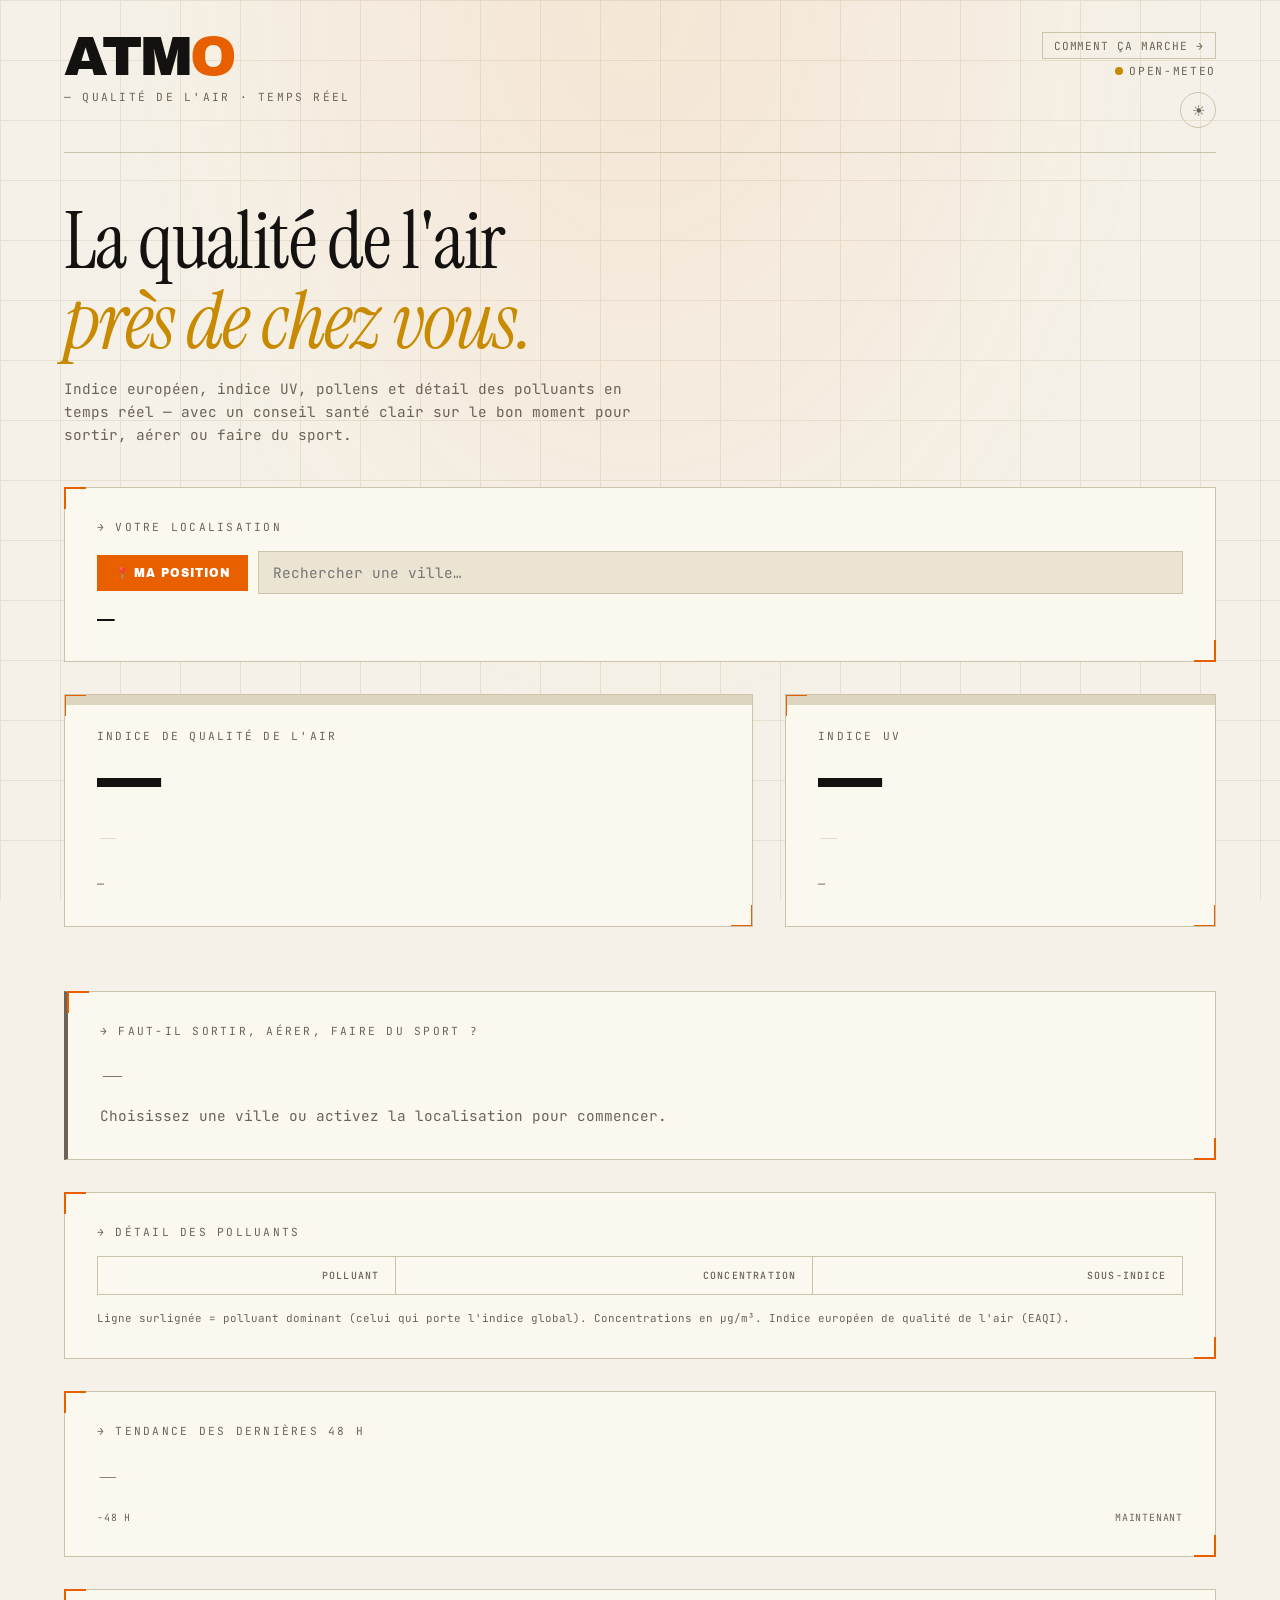
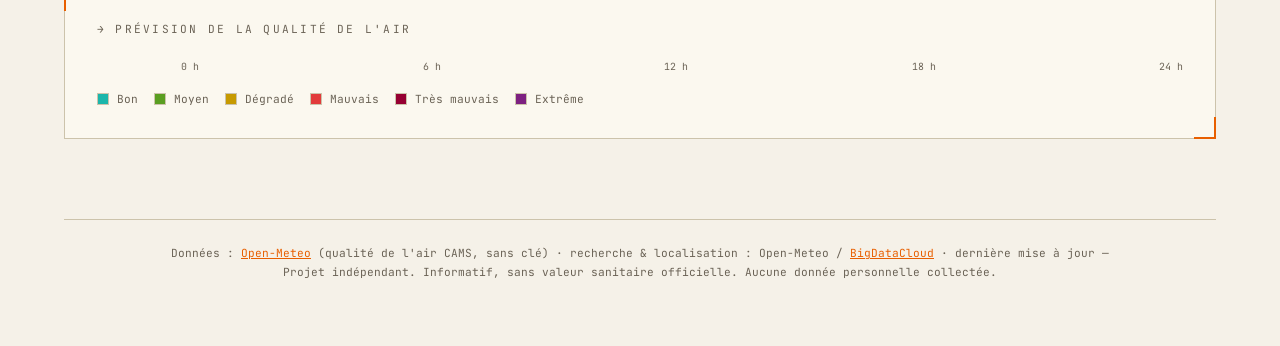
==== index.html @ 40d309b6 "Add ATMO air-quality tool (AQI, UV, pollutants, pollen, trend, forecast)" ====
<!DOCTYPE html>
<html lang="fr">
<head>
    <meta charset="UTF-8">
    <meta name="viewport" content="width=device-width, initial-scale=1.0">
    <title>ATMO — Qualité de l'air, UV & pollen près de chez vous</title>
    <meta name="description" content="La qualité de l'air en temps réel près de chez vous : indice européen, indice UV, pollens, détail des polluants (PM2.5, NO₂, O₃…) et prévision sur 3 jours. Gratuit, sans pub, sans compte.">
    <meta name="theme-color" content="#0d0d0d" media="(prefers-color-scheme: dark)">
    <meta name="theme-color" content="#f5f1e8" media="(prefers-color-scheme: light)">

    <meta property="og:type" content="website">
    <meta property="og:title" content="ATMO — Qualité de l'air près de chez vous">
    <meta property="og:description" content="Indice de qualité de l'air, UV et pollens en temps réel, avec conseils santé.">
    <meta property="og:image" content="og-image.svg">

    <link rel="icon" href="favicon.svg" type="image/svg+xml">
    <link rel="apple-touch-icon" href="favicon.svg">
    <link rel="manifest" href="manifest.webmanifest">

    <!-- Applique le thème enregistré avant le premier rendu (évite le flash). -->
    <script>(function(){try{var t=localStorage.getItem('atmo-theme')||(matchMedia('(prefers-color-scheme: light)').matches?'light':'dark');if(t==='light')document.documentElement.setAttribute('data-theme','light');}catch(e){}})();</script>

    <link rel="preconnect" href="https://fonts.googleapis.com">
    <link rel="preconnect" href="https://fonts.gstatic.com" crossorigin>
    <link href="https://fonts.googleapis.com/css2?family=Archivo+Black&family=Instrument+Serif:ital@0;1&family=JetBrains+Mono:wght@400;500&display=swap" rel="stylesheet">
    <link rel="stylesheet" href="style.css">
</head>
<body>
    <div class="container">
        <header>
            <div>
                <div class="logo">ATM<span>O</span></div>
                <div class="tagline">— Qualité de l'air · Temps réel</div>
            </div>
            <div class="meta">
                <div class="meta-right">
                    <a class="nav-link" href="comment-ca-marche.html">Comment ça marche →</a>
                    <div id="status" data-state="cache"><span class="pulse" aria-hidden="true"></span>Open-Meteo</div>
                    <button id="themeToggle" class="theme-toggle" aria-label="Changer de thème" title="Changer de thème">
                        <span id="themeIcon" aria-hidden="true">☾</span>
                    </button>
                </div>
            </div>
        </header>

        <section class="hero">
            <h1>La qualité de l'air<br /><em>près de chez vous.</em></h1>
            <p>Indice européen, indice UV, pollens et détail des polluants en temps réel — avec un conseil santé clair sur le bon moment pour sortir, aérer ou faire du sport.</p>
        </section>

        <!-- 0 · Localisation -->
        <section class="card location-card" aria-label="Localisation">
            <div class="section-head">→ Votre localisation</div>
            <div class="loc-controls">
                <button id="geo-btn" class="geo-btn" type="button">📍 Ma position</button>
                <div class="search-wrap">
                    <input id="search-input" class="search-input" type="text" placeholder="Rechercher une ville…" autocomplete="off" aria-label="Rechercher une ville">
                    <ul id="search-results" class="search-results" role="listbox" hidden></ul>
                </div>
                <button id="share-btn" class="share-btn" type="button" hidden>🔗 Partager</button>
            </div>
            <div class="place">
                <span class="place-name" id="place-name">—</span>
                <span class="place-sub" id="place-sub"></span>
            </div>
        </section>

        <!-- 1 · Statut : AQI & UV -->
        <section class="status-grid" aria-label="Indices du moment">
            <div class="card index-card aqi-card" id="aqi-card" data-band="inconnu">
                <div class="index-band" aria-hidden="true"></div>
                <div class="index-label">Indice de qualité de l'air</div>
                <div class="index-value" id="aqi-value">—</div>
                <div class="index-grade" id="aqi-grade">—</div>
                <div class="index-foot" id="aqi-dominant">—</div>
            </div>

            <div class="card index-card uv-card" id="uv-card" data-level="inconnu">
                <div class="index-band" aria-hidden="true"></div>
                <div class="index-label">Indice UV</div>
                <div class="index-value" id="uv-value">—</div>
                <div class="index-grade" id="uv-grade">—</div>
                <div class="index-foot" id="uv-peak">—</div>
            </div>
        </section>

        <!-- 1b · Conditions météo & vent -->
        <section class="card" id="weather-card" hidden>
            <div class="section-head">→ Conditions & dispersion du vent</div>
            <div class="wx-grid">
                <div class="wx-cell"><div class="wx-lbl">Température</div><div class="wx-val" id="wx-temp">—</div></div>
                <div class="wx-cell"><div class="wx-lbl">Ressenti</div><div class="wx-val" id="wx-feels">—</div></div>
                <div class="wx-cell"><div class="wx-lbl">Humidité</div><div class="wx-val" id="wx-hum">—</div></div>
                <div class="wx-cell"><div class="wx-lbl">Vent</div><div class="wx-val" id="wx-wind">—</div></div>
            </div>
            <p class="wx-note" id="wx-note">—</p>
        </section>

        <!-- 2 · Conseil santé -->
        <section class="card advice-card" id="advice-card" data-level="neutre" aria-live="polite">
            <div class="section-head">→ Faut-il sortir, aérer, faire du sport ?</div>
            <div class="advice-title" id="advice-title">—</div>
            <p class="advice-detail" id="advice-detail">Choisissez une ville ou activez la localisation pour commencer.</p>
            <span class="advice-uv" id="advice-uv" hidden></span>
        </section>

        <!-- 3 · Détail des polluants -->
        <section class="card">
            <div class="section-head">→ Détail des polluants</div>
            <table class="poll-table">
                <thead>
                    <tr>
                        <th scope="col">Polluant</th>
                        <th scope="col">Concentration</th>
                        <th scope="col" class="col-band">Sous-indice</th>
                    </tr>
                </thead>
                <tbody id="poll-body"></tbody>
            </table>
            <p class="poll-foot">
                Ligne surlignée = polluant dominant (celui qui porte l'indice global). Concentrations en µg/m³.
                Indice européen de qualité de l'air (EAQI).
            </p>
        </section>

        <!-- 4 · Pollens -->
        <section class="card" id="pollen-card" hidden>
            <div class="section-head">→ Risque pollen aujourd'hui</div>
            <div class="pollen-list" id="pollen-list"></div>
            <p class="poll-foot">Seuils indicatifs (grains/m³). Données pollen disponibles en Europe, en saison.</p>
        </section>

        <!-- 4b · Tendance passée 48 h -->
        <section class="card" id="history-card">
            <div class="section-head">→ Tendance des dernières 48 h</div>
            <div class="history-head">
                <span class="history-verdict" id="history-verdict" data-trend="flat">—</span>
            </div>
            <div class="spark-wrap" id="history-spark" aria-label="Évolution de l'indice de qualité de l'air sur 48 heures"></div>
            <div class="spark-axis"><span id="hist-start">−48 h</span><span>maintenant</span></div>
        </section>

        <!-- 5 · Prévision -->
        <section class="card">
            <div class="section-head">→ Prévision de la qualité de l'air</div>
            <div class="forecast" id="forecast" role="img" aria-label="Prévision horaire de l'indice de qualité de l'air"></div>
            <div class="fc-axis"><span>0 h</span><span>6 h</span><span>12 h</span><span>18 h</span><span>24 h</span></div>
            <div class="cal-legend">
                <span><span class="swatch" data-band="good" aria-hidden="true"></span>Bon</span>
                <span><span class="swatch" data-band="fair" aria-hidden="true"></span>Moyen</span>
                <span><span class="swatch" data-band="moderate" aria-hidden="true"></span>Dégradé</span>
                <span><span class="swatch" data-band="poor" aria-hidden="true"></span>Mauvais</span>
                <span><span class="swatch" data-band="verypoor" aria-hidden="true"></span>Très mauvais</span>
                <span><span class="swatch" data-band="extreme" aria-hidden="true"></span>Extrême</span>
            </div>
        </section>

        <footer>
            Données : <a href="https://open-meteo.com" target="_blank" rel="noopener">Open-Meteo</a> (qualité de l'air CAMS, sans clé) ·
            recherche & localisation : Open-Meteo / <a href="https://www.bigdatacloud.com" target="_blank" rel="noopener">BigDataCloud</a> ·
            dernière mise à jour <span id="updated">—</span><br>
            Projet indépendant. Informatif, sans valeur sanitaire officielle. Aucune donnée personnelle collectée.
        </footer>
    </div>

    <script type="module" src="app.js"></script>
</body>
</html>
---- style.css ----
/* ===========================================================================
   ATMO — système de design partagé avec Octane, Pantone & Tempo (brutaliste)
   =========================================================================== */
:root {
  --bg: #0d0d0d;
  --bg-soft: #161616;
  --bg-card: #1a1a1a;
  --ink: #f5f1e8;
  --ink-dim: #8a8278;
  --accent: #ff6b00;
  --accent-soft: #ffb800;
  --grid: #222;
  --border: #2a2a2a;
  --grid-opacity: 0.35;
  --glow-opacity: 0.12;

  /* Couleurs-données — indice européen de qualité de l'air (palette EAQI).
     L'accent orange reste la couleur de marque ; celles-ci ne servent qu'aux données. */
  --aqi-good: #50f0e6;
  --aqi-fair: #84ce4f;
  --aqi-moderate: #f7d100;
  --aqi-poor: #ff5050;
  --aqi-verypoor: #960032;
  --aqi-extreme: #7d2181;
  --aqi-inconnu: #33312c;

  /* Couleurs-données — échelle de niveau (UV & pollens) */
  --lvl-low: #3ea72d;
  --lvl-mod: #f7d100;
  --lvl-high: #f18b00;
  --lvl-vhigh: #e8401f;
  --lvl-ext: #9b51e0;
  --lvl-inconnu: #33312c;

  --vert: #4ade80; /* feu vert / live */
}

:root[data-theme="light"] {
  --bg: #f5f1e8;
  --bg-soft: #ebe4d2;
  --bg-card: #fbf8ef;
  --ink: #141210;
  --ink-dim: #6b6356;
  --accent: #e85f00;
  --accent-soft: #c88a00;
  --grid: #d9d1bc;
  --border: #ccc3ab;
  --grid-opacity: 0.55;
  --glow-opacity: 0.08;

  --aqi-good: #1bb6ab;
  --aqi-fair: #5a9e21;
  --aqi-moderate: #c79a00;
  --aqi-poor: #e23b3b;
  --aqi-verypoor: #960032;
  --aqi-extreme: #7d2181;
  --aqi-inconnu: #ddd5c0;

  --lvl-low: #2f8a1f;
  --lvl-mod: #c79a00;
  --lvl-high: #d97300;
  --lvl-vhigh: #d12e10;
  --lvl-ext: #7e36c4;
  --lvl-inconnu: #ddd5c0;

  --vert: #16a34a;
}

html, body { transition: background-color 0.25s ease, color 0.25s ease; }
* { box-sizing: border-box; margin: 0; padding: 0; }

html, body {
  background: var(--bg);
  color: var(--ink);
  font-family: 'JetBrains Mono', monospace;
  min-height: 100vh;
  overflow-x: hidden;
}

body::before {
  content: '';
  position: fixed;
  inset: 0;
  background-image:
    linear-gradient(var(--grid) 1px, transparent 1px),
    linear-gradient(90deg, var(--grid) 1px, transparent 1px);
  background-size: 60px 60px;
  opacity: var(--grid-opacity);
  pointer-events: none;
  z-index: 0;
}

body::after {
  content: '';
  position: fixed;
  inset: 0;
  background: radial-gradient(ellipse at top, rgba(255,107,0, var(--glow-opacity)), transparent 60%);
  pointer-events: none;
  z-index: 0;
}

.container {
  position: relative;
  z-index: 1;
  max-width: 1200px;
  margin: 0 auto;
  padding: 2rem 1.5rem 4rem;
  display: flex;
  flex-direction: column;
}

/* ---- Header (partagé) ---- */
header {
  display: flex;
  justify-content: space-between;
  align-items: flex-start;
  margin-bottom: 3rem;
  padding-bottom: 1.5rem;
  border-bottom: 1px solid var(--border);
}

.logo {
  font-family: 'Archivo Black', sans-serif;
  font-size: clamp(2rem, 6vw, 3.5rem);
  letter-spacing: -0.04em;
  line-height: 0.9;
  color: var(--ink);
  text-decoration: none;
  display: inline-block;
}
.logo span { color: var(--accent); }

.tagline {
  font-size: 0.7rem;
  text-transform: uppercase;
  letter-spacing: 0.2em;
  color: var(--ink-dim);
  margin-top: 0.5rem;
}

.meta {
  text-align: right;
  font-size: 0.7rem;
  color: var(--ink-dim);
  letter-spacing: 0.15em;
  text-transform: uppercase;
}
.meta-right {
  display: flex;
  flex-direction: column;
  align-items: flex-end;
  gap: 0.3rem;
}
.meta .pulse {
  display: inline-block;
  width: 8px; height: 8px;
  border-radius: 50%;
  background: var(--vert);
  margin-right: 0.4rem;
  animation: pulse 2s infinite;
}
#status[data-state="cache"] .pulse { background: var(--accent-soft); }
#status[data-state="error"] .pulse { background: var(--aqi-poor); animation: none; }

@keyframes pulse { 0%, 100% { opacity: 1; } 50% { opacity: 0.3; } }

.theme-toggle {
  background: none;
  border: 1px solid var(--border);
  color: var(--ink-dim);
  width: 36px; height: 36px;
  border-radius: 50%;
  cursor: pointer;
  display: inline-flex;
  align-items: center;
  justify-content: center;
  font-size: 0.95rem;
  line-height: 1;
  transition: border-color 0.2s, color 0.2s, transform 0.2s;
  margin-top: 0.6rem;
}
.theme-toggle:hover { border-color: var(--accent); color: var(--accent); transform: rotate(15deg); }

.nav-link {
  font-family: 'JetBrains Mono', monospace;
  font-size: 0.7rem;
  letter-spacing: 0.08em;
  text-transform: uppercase;
  color: var(--ink-dim);
  text-decoration: none;
  border: 1px solid var(--border);
  padding: 0.35rem 0.7rem;
  transition: color 0.2s, border-color 0.2s, background 0.2s;
  white-space: nowrap;
}
.nav-link:hover { color: var(--accent); border-color: var(--accent); }

/* ---- Hero (partagé) ---- */
.hero { margin-bottom: 2.5rem; }
.hero h1 {
  font-family: 'Instrument Serif', serif;
  font-size: clamp(2.5rem, 7vw, 5rem);
  line-height: 1;
  font-weight: 400;
  letter-spacing: -0.02em;
  margin-bottom: 1rem;
}
.hero h1 em { font-style: italic; color: var(--accent-soft); }
.hero p { color: var(--ink-dim); max-width: 580px; font-size: 0.9rem; line-height: 1.6; }

/* ---- Cards (partagé, avec équerres d'angle) ---- */
.card {
  background: var(--bg-card);
  border: 1px solid var(--border);
  padding: 2rem;
  margin-bottom: 2rem;
  position: relative;
}
.card::before {
  content: '';
  position: absolute;
  top: -1px; left: -1px;
  width: 20px; height: 20px;
  border-top: 2px solid var(--accent);
  border-left: 2px solid var(--accent);
}
.card::after {
  content: '';
  position: absolute;
  bottom: -1px; right: -1px;
  width: 20px; height: 20px;
  border-bottom: 2px solid var(--accent);
  border-right: 2px solid var(--accent);
}

.section-head {
  font-size: 0.7rem;
  text-transform: uppercase;
  letter-spacing: 0.2em;
  color: var(--ink-dim);
  margin-bottom: 1.1rem;
}

/* Pastille de couleur réutilisable (AQI / niveau) */
.swatch {
  display: inline-block;
  width: 12px; height: 12px;
  margin-right: 0.5rem;
  border: 1px solid var(--border);
  vertical-align: -1px;
}
[data-band="good"]     { --c: var(--aqi-good); }
[data-band="fair"]     { --c: var(--aqi-fair); }
[data-band="moderate"] { --c: var(--aqi-moderate); }
[data-band="poor"]     { --c: var(--aqi-poor); }
[data-band="verypoor"] { --c: var(--aqi-verypoor); }
[data-band="extreme"]  { --c: var(--aqi-extreme); }
[data-band="inconnu"]  { --c: var(--aqi-inconnu); }
.swatch { background: var(--c, var(--aqi-inconnu)); }

[data-level="low"]     { --c: var(--lvl-low); }
[data-level="mod"]     { --c: var(--lvl-mod); }
[data-level="high"]    { --c: var(--lvl-high); }
[data-level="vhigh"]   { --c: var(--lvl-vhigh); }
[data-level="ext"]     { --c: var(--lvl-ext); }
[data-level="inconnu"] { --c: var(--lvl-inconnu); }

/* ===========================================================================
   LOCALISATION
   =========================================================================== */
.location-card { margin-bottom: 2rem; }
.loc-controls {
  display: flex;
  flex-wrap: wrap;
  gap: 0.6rem;
  align-items: center;
}
.geo-btn {
  background: var(--accent);
  color: #fff;
  border: none;
  font-family: 'Archivo Black', sans-serif;
  font-size: 0.72rem;
  letter-spacing: 0.08em;
  text-transform: uppercase;
  padding: 0.7rem 1.1rem;
  cursor: pointer;
  transition: transform 0.15s, background 0.15s;
  white-space: nowrap;
}
.geo-btn:hover { background: var(--accent-soft); transform: translateX(2px); }
.geo-btn:disabled { opacity: 0.5; cursor: default; transform: none; }

.search-wrap { position: relative; flex: 1; min-width: 220px; }
.search-input {
  width: 100%;
  background: var(--bg-soft);
  border: 1px solid var(--border);
  color: var(--ink);
  font-family: 'JetBrains Mono', monospace;
  font-size: 0.9rem;
  padding: 0.7rem 0.9rem;
}
.search-input:focus { outline: 2px solid var(--accent); outline-offset: 1px; }
.search-results {
  position: absolute;
  z-index: 5;
  left: 0; right: 0;
  margin-top: 2px;
  background: var(--bg-card);
  border: 1px solid var(--border);
  max-height: 260px;
  overflow-y: auto;
}
.search-results li {
  list-style: none;
  padding: 0.6rem 0.9rem;
  font-size: 0.82rem;
  cursor: pointer;
  border-bottom: 1px solid var(--border);
}
.search-results li:last-child { border-bottom: none; }
.search-results li:hover,
.search-results li[aria-selected="true"] { background: var(--bg-soft); color: var(--accent); }
.search-results .sr-sub { color: var(--ink-dim); font-size: 0.72rem; }

.share-btn {
  background: var(--bg-soft);
  border: 1px solid var(--border);
  color: var(--ink-dim);
  font-family: 'JetBrains Mono', monospace;
  font-size: 0.72rem;
  letter-spacing: 0.06em;
  text-transform: uppercase;
  padding: 0.7rem 0.9rem;
  cursor: pointer;
  transition: color 0.15s, border-color 0.15s;
  white-space: nowrap;
}
.share-btn:hover { color: var(--accent); border-color: var(--accent); }

.place {
  margin-top: 1rem;
  display: flex;
  align-items: baseline;
  gap: 0.6rem;
  flex-wrap: wrap;
}
.place-name { font-family: 'Archivo Black', sans-serif; font-size: 1.1rem; letter-spacing: -0.02em; }
.place-sub { color: var(--ink-dim); font-size: 0.72rem; text-transform: uppercase; letter-spacing: 0.1em; }

/* ===========================================================================
   STATUT — AQI & UV
   =========================================================================== */
.status-grid {
  display: grid;
  grid-template-columns: 1.6fr 1fr;
  gap: 2rem;
  margin-bottom: 2rem;
}

.index-card {
  position: relative;
  overflow: hidden;
  display: flex;
  flex-direction: column;
}
.index-card .index-band {
  height: 10px;
  margin: -2rem -2rem 1.5rem;
  background: var(--c, var(--aqi-inconnu));
}
.index-label {
  font-size: 0.7rem;
  text-transform: uppercase;
  letter-spacing: 0.2em;
  color: var(--ink-dim);
  margin-bottom: 0.4rem;
}
.index-value {
  font-family: 'Archivo Black', sans-serif;
  font-size: clamp(2.4rem, 8vw, 4rem);
  line-height: 0.9;
  letter-spacing: -0.03em;
  font-variant-numeric: tabular-nums;
}
.index-value .unit {
  font-size: 0.28em;
  color: var(--ink-dim);
  margin-left: 0.3em;
  letter-spacing: 0;
}
.index-grade {
  margin-top: 0.6rem;
  font-family: 'Instrument Serif', serif;
  font-size: clamp(1.3rem, 4vw, 1.9rem);
  color: var(--c, var(--ink));
}
.index-foot {
  margin-top: auto;
  padding-top: 1.25rem;
  font-size: 0.74rem;
  color: var(--ink-dim);
  line-height: 1.5;
}
.index-foot b { color: var(--ink); }

.uv-card .index-band { background: var(--c, var(--lvl-inconnu)); }

/* ===========================================================================
   MÉTÉO & VENT
   =========================================================================== */
.wx-grid {
  display: grid;
  grid-template-columns: repeat(4, 1fr);
  gap: 1px;
  background: var(--border);
  border: 1px solid var(--border);
}
.wx-cell { background: var(--bg-soft); padding: 1.1rem 1rem; }
.wx-lbl {
  font-size: 0.6rem;
  text-transform: uppercase;
  letter-spacing: 0.12em;
  color: var(--ink-dim);
  margin-bottom: 0.45rem;
}
.wx-val {
  font-family: 'Archivo Black', sans-serif;
  font-size: clamp(1.1rem, 3vw, 1.5rem);
  letter-spacing: -0.02em;
  font-variant-numeric: tabular-nums;
}
.wx-val .wind-arrow { color: var(--accent); display: inline-block; margin-left: 0.15em; }
.wx-note { margin-top: 1rem; font-size: 0.8rem; color: var(--ink-dim); line-height: 1.5; }

/* ===========================================================================
   TENDANCE 48 h (sparkline)
   =========================================================================== */
.history-head { margin-bottom: 1rem; }
.history-verdict {
  display: inline-flex;
  align-items: center;
  gap: 0.5rem;
  font-family: 'Instrument Serif', serif;
  font-size: clamp(1.3rem, 4vw, 1.9rem);
  color: var(--tc, var(--ink));
}
.history-verdict[data-trend="down"] { --tc: var(--vert); }
.history-verdict[data-trend="up"]   { --tc: var(--aqi-poor); }
.history-verdict[data-trend="flat"] { --tc: var(--ink-dim); }
.history-verdict .arrow {
  font-family: 'Archivo Black', sans-serif;
  font-size: 1.1em;
  line-height: 1;
}

.spark-wrap { width: 100%; }
.spark { width: 100%; height: 72px; display: block; }
.spark-bar { stroke: none; }
.spark-bar[data-band="good"]     { fill: var(--aqi-good); }
.spark-bar[data-band="fair"]     { fill: var(--aqi-fair); }
.spark-bar[data-band="moderate"] { fill: var(--aqi-moderate); }
.spark-bar[data-band="poor"]     { fill: var(--aqi-poor); }
.spark-bar[data-band="verypoor"] { fill: var(--aqi-verypoor); }
.spark-bar[data-band="extreme"]  { fill: var(--aqi-extreme); }
.spark-bar[data-band="inconnu"]  { fill: var(--aqi-inconnu); }
.spark-now { fill: none; stroke: var(--accent); stroke-width: 2; }
.spark-axis {
  display: flex;
  justify-content: space-between;
  margin-top: 0.5rem;
  font-size: 0.62rem;
  text-transform: uppercase;
  letter-spacing: 0.08em;
  color: var(--ink-dim);
}

/* ===========================================================================
   CONSEIL SANTÉ
   =========================================================================== */
.advice-card { border-left: 4px solid var(--lv, var(--ink-dim)); }
.advice-card[data-level="bon"]    { --lv: var(--vert); }
.advice-card[data-level="moyen"]  { --lv: var(--accent-soft); }
.advice-card[data-level="danger"] { --lv: var(--aqi-poor); }
.advice-card[data-level="neutre"] { --lv: var(--ink-dim); }

.advice-title {
  font-family: 'Instrument Serif', serif;
  font-weight: 400;
  font-size: clamp(1.5rem, 4vw, 2.2rem);
  line-height: 1.1;
  margin-bottom: 0.6rem;
  color: var(--lv, var(--ink));
}
.advice-detail { color: var(--ink-dim); font-size: 0.9rem; line-height: 1.6; max-width: 620px; }
.advice-uv {
  margin-top: 1.25rem;
  display: inline-block;
  font-size: 0.7rem;
  letter-spacing: 0.05em;
  text-transform: uppercase;
  color: var(--ink);
  border: 1px solid var(--border);
  background: var(--bg-soft);
  padding: 0.45rem 0.8rem;
}

/* ===========================================================================
   DÉTAIL DES POLLUANTS (table)
   =========================================================================== */
.poll-table {
  width: 100%;
  border-collapse: collapse;
  font-variant-numeric: tabular-nums;
}
.poll-table th, .poll-table td {
  border: 1px solid var(--border);
  padding: 0.75rem 1rem;
  text-align: right;
  font-size: 0.9rem;
}
.poll-table thead th {
  font-size: 0.62rem;
  text-transform: uppercase;
  letter-spacing: 0.12em;
  color: var(--ink-dim);
  font-weight: 500;
}
.poll-table tbody th {
  text-align: left;
  font-weight: 500;
  color: var(--ink);
}
.poll-table tbody th .sub { color: var(--ink-dim); font-weight: 400; font-size: 0.74rem; display: block; }
.poll-table td.col-band { text-align: left; }
.poll-table tr.is-dominant td, .poll-table tr.is-dominant th {
  background: var(--bg-soft);
}
.poll-table tr.is-dominant th { box-shadow: inset 3px 0 0 var(--accent); }
.poll-foot {
  margin-top: 0.9rem;
  font-size: 0.68rem;
  color: var(--ink-dim);
  line-height: 1.5;
}

.band-tag {
  display: inline-flex;
  align-items: center;
  font-size: 0.72rem;
}

/* ===========================================================================
   POLLENS (barres)
   =========================================================================== */
.pollen-list { display: flex; flex-direction: column; gap: 1.2rem; }
.pollen-row .pollen-head {
  display: flex;
  justify-content: space-between;
  align-items: baseline;
  margin-bottom: 0.5rem;
}
.pollen-name { font-size: 0.85rem; }
.pollen-level { font-size: 0.72rem; color: var(--c, var(--ink-dim)); text-transform: uppercase; letter-spacing: 0.06em; }
.pollen-bar {
  height: 10px;
  background: var(--bg-soft);
  border: 1px solid var(--border);
  overflow: hidden;
}
.pollen-bar span { display: block; height: 100%; background: var(--c, var(--lvl-low)); transition: width 0.4s ease; }
.pollen-count { margin-top: 0.3rem; font-size: 0.66rem; color: var(--ink-dim); }

/* ===========================================================================
   PRÉVISION 72 h (heatmap horaire)
   =========================================================================== */
.forecast { display: flex; flex-direction: column; gap: 0.5rem; }
.fc-row { display: flex; align-items: center; gap: 0.75rem; }
.fc-day {
  width: 4.5rem;
  flex-shrink: 0;
  font-size: 0.68rem;
  text-transform: uppercase;
  letter-spacing: 0.08em;
  color: var(--ink-dim);
}
.fc-hours { display: grid; grid-template-columns: repeat(24, 1fr); gap: 2px; flex: 1; min-width: 0; }
.fc-cell {
  aspect-ratio: 1;
  min-width: 6px;
  background: var(--c, var(--aqi-inconnu));
  border-radius: 1px;
}
.fc-cell.is-now { box-shadow: 0 0 0 2px var(--accent); }
.fc-axis { display: flex; justify-content: space-between; margin-left: 5.25rem; margin-top: 0.4rem; font-size: 0.62rem; color: var(--ink-dim); }

.cal-legend {
  display: flex;
  flex-wrap: wrap;
  gap: 1rem;
  margin-top: 1.2rem;
  font-size: 0.7rem;
  color: var(--ink-dim);
}
.cal-legend span { display: inline-flex; align-items: center; }

/* ===========================================================================
   FOOTER + utils (partagés)
   =========================================================================== */
footer {
  margin-top: 3rem;
  text-align: center;
  font-size: 0.7rem;
  color: var(--ink-dim);
  border-top: 1px solid var(--border);
  padding-top: 1.5rem;
  line-height: 1.7;
}
footer a { color: var(--accent); }

[hidden] { display: none !important; }
.visually-hidden {
  position: absolute;
  width: 1px; height: 1px;
  padding: 0; margin: -1px;
  overflow: hidden;
  clip: rect(0 0 0 0);
  white-space: nowrap;
  border: 0;
}

/* ===========================================================================
   RESPONSIVE
   =========================================================================== */
@media (max-width: 900px) {
  .container { padding: 1.5rem 1.25rem 3rem; }
  header { margin-bottom: 2rem; }
  .hero { margin-bottom: 1.75rem; }
  .status-grid { grid-template-columns: 1fr; }
}

@media (max-width: 560px) {
  .container { padding: 1.25rem 1rem 2.5rem; }
  header { margin-bottom: 1.5rem; padding-bottom: 1rem; }
  .tagline { font-size: 0.6rem; letter-spacing: 0.15em; }
  .hero { margin-bottom: 1.5rem; }
  .hero p { font-size: 0.82rem; }
  .card { padding: 1.25rem; }
  .index-card .index-band { margin: -1.25rem -1.25rem 1.25rem; }
  .poll-table th, .poll-table td { padding: 0.6rem 0.5rem; font-size: 0.8rem; }
  .fc-day { width: 3rem; font-size: 0.6rem; }
  .fc-axis { margin-left: 3.75rem; }
  .loc-controls { flex-direction: column; align-items: stretch; }
  .geo-btn { width: 100%; }
  .wx-grid { grid-template-columns: 1fr 1fr; }
}
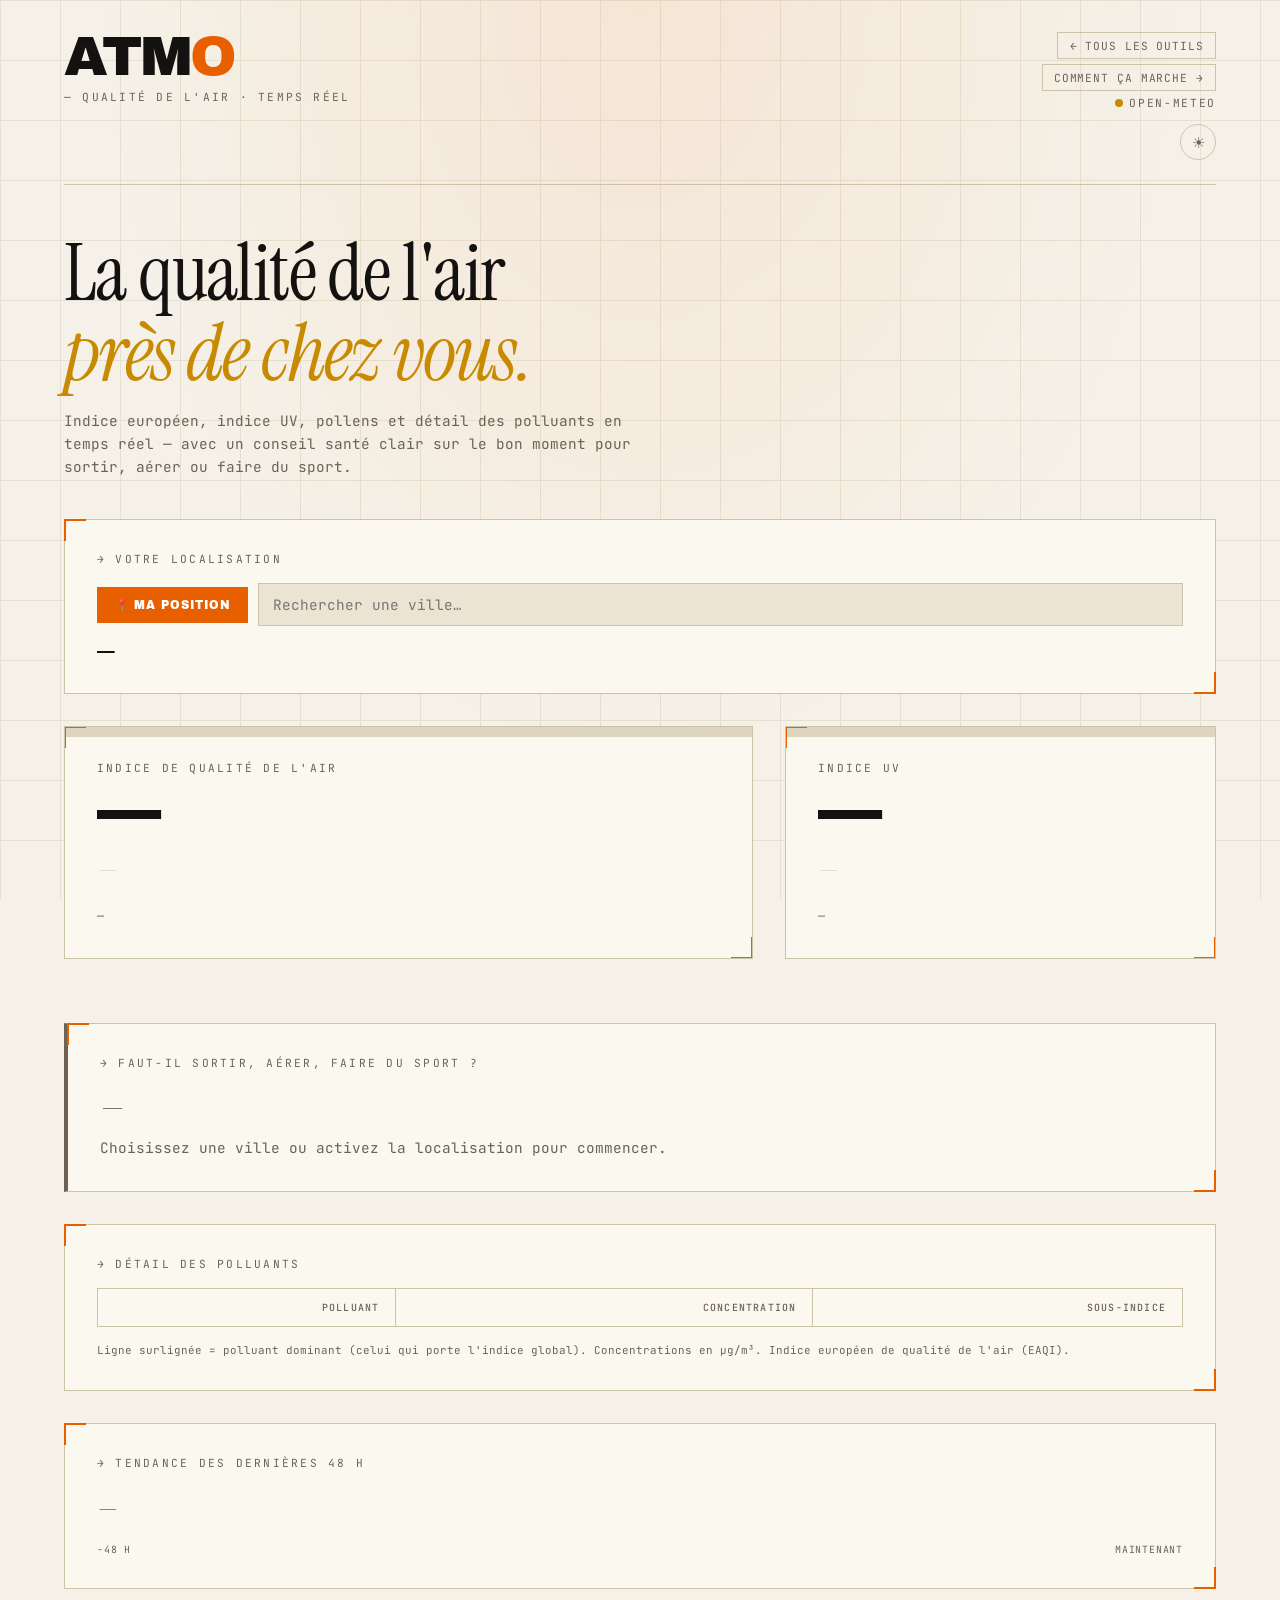
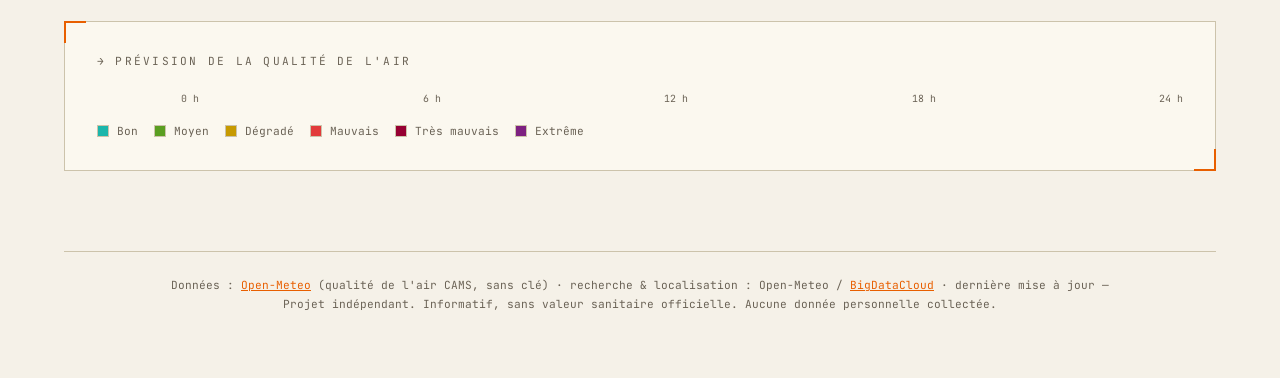
==== commit 299f0aec: "Add a link to the Hub for navigation" ====
--- a/index.html
+++ b/index.html
@@ -34,6 +34,7 @@
             </div>
             <div class="meta">
                 <div class="meta-right">
+                    <a class="nav-link" href="https://leo-grnd.github.io/hub/">← Tous les outils</a>
                     <a class="nav-link" href="comment-ca-marche.html">Comment ça marche →</a>
                     <div id="status" data-state="cache"><span class="pulse" aria-hidden="true"></span>Open-Meteo</div>
                     <button id="themeToggle" class="theme-toggle" aria-label="Changer de thème" title="Changer de thème">
